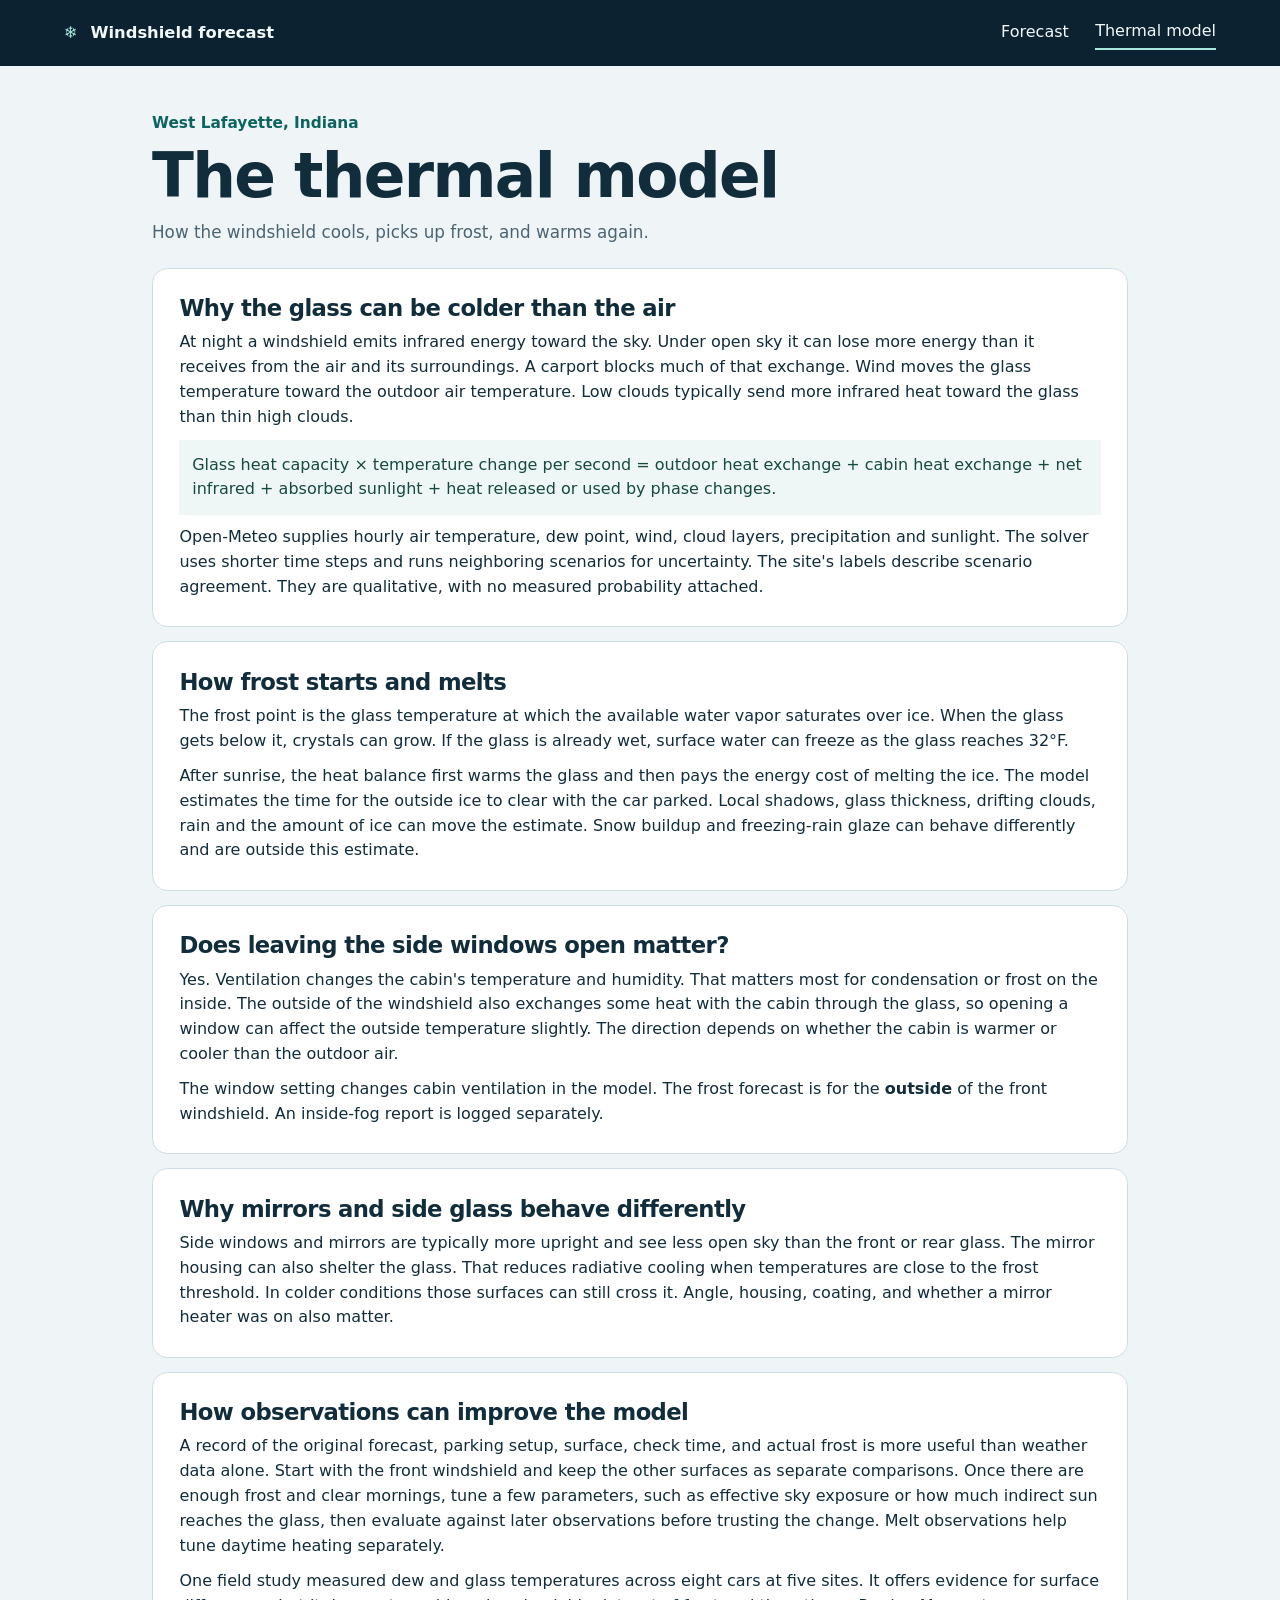
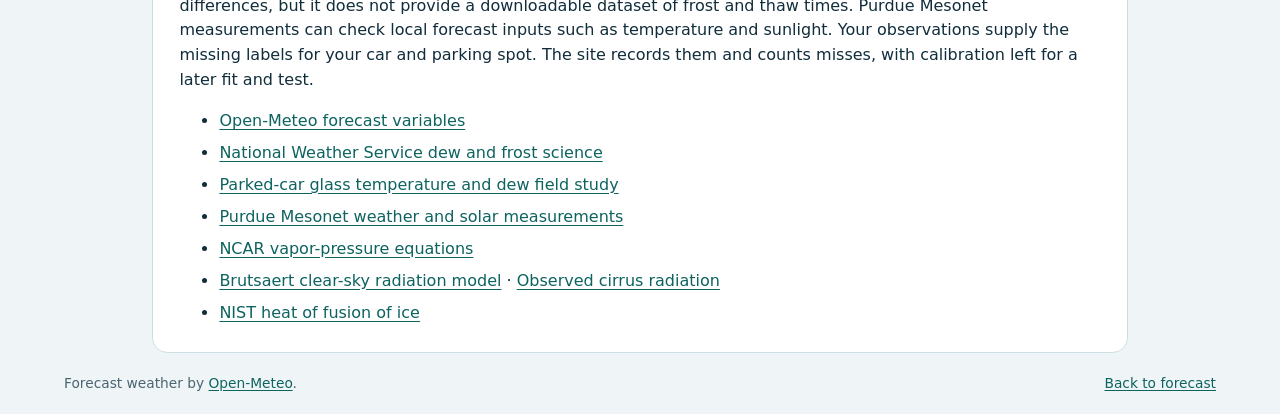
==== model.html @ 88d992c0 "Build West Lafayette windshield frost forecast" ====
<!doctype html>
<html lang="en">
<head>
  <meta charset="utf-8">
  <meta name="viewport" content="width=device-width, initial-scale=1">
  <meta name="theme-color" content="#0c2230">
  <title>Thermal model · West Lafayette windshield forecast</title>
  <link rel="stylesheet" href="./styles.css">
</head>
<body>
  <header class="site-header"><div class="shell header-inner">
    <a class="brand" href="./" aria-label="West Lafayette windshield forecast home"><span aria-hidden="true">❄</span> Windshield forecast</a>
    <nav aria-label="Main navigation"><a href="./">Forecast</a><a aria-current="page" href="./model.html">Thermal model</a></nav>
  </div></header>
  <main class="shell article">
    <div class="intro"><div><p class="location">West Lafayette, Indiana</p><h1>The thermal model</h1><p>How the windshield cools, picks up frost, and warms again.</p></div></div>

    <section class="panel"><h2>Why the glass can be colder than the air</h2>
      <p>At night a windshield emits infrared energy toward the sky. Under open sky it can lose more energy than it receives from the air and its surroundings. A carport blocks much of that exchange. Wind moves the glass temperature toward the outdoor air temperature. Low clouds typically send more infrared heat toward the glass than thin high clouds.</p>
      <p class="equation">Glass heat capacity × temperature change per second = outdoor heat exchange + cabin heat exchange + net infrared + absorbed sunlight + heat released or used by phase changes.</p>
      <p>Open-Meteo supplies hourly air temperature, dew point, wind, cloud layers, precipitation and sunlight. The solver uses shorter time steps and runs neighboring scenarios for uncertainty. The site's labels describe scenario agreement. They are qualitative, with no measured probability attached.</p>
    </section>

    <section class="panel"><h2>How frost starts and melts</h2>
      <p>The frost point is the glass temperature at which the available water vapor saturates over ice. When the glass gets below it, crystals can grow. If the glass is already wet, surface water can freeze as the glass reaches 32°F.</p>
      <p>After sunrise, the heat balance first warms the glass and then pays the energy cost of melting the ice. The model estimates the time for the outside ice to clear with the car parked. Local shadows, glass thickness, drifting clouds, rain and the amount of ice can move the estimate. Snow buildup and freezing-rain glaze can behave differently and are outside this estimate.</p>
    </section>

    <section id="cabin" class="panel"><h2>Does leaving the side windows open matter?</h2>
      <p>Yes. Ventilation changes the cabin's temperature and humidity. That matters most for condensation or frost on the inside. The outside of the windshield also exchanges some heat with the cabin through the glass, so opening a window can affect the outside temperature slightly. The direction depends on whether the cabin is warmer or cooler than the outdoor air.</p>
      <p>The window setting changes cabin ventilation in the model. The frost forecast is for the <strong>outside</strong> of the front windshield. An inside-fog report is logged separately.</p>
    </section>

    <section class="panel"><h2>Why mirrors and side glass behave differently</h2>
      <p>Side windows and mirrors are typically more upright and see less open sky than the front or rear glass. The mirror housing can also shelter the glass. That reduces radiative cooling when temperatures are close to the frost threshold. In colder conditions those surfaces can still cross it. Angle, housing, coating, and whether a mirror heater was on also matter.</p>
    </section>

    <section class="panel"><h2>How observations can improve the model</h2>
      <p>A record of the original forecast, parking setup, surface, check time, and actual frost is more useful than weather data alone. Start with the front windshield and keep the other surfaces as separate comparisons. Once there are enough frost and clear mornings, tune a few parameters, such as effective sky exposure or how much indirect sun reaches the glass, then evaluate against later observations before trusting the change. Melt observations help tune daytime heating separately.</p>
      <p>One field study measured dew and glass temperatures across eight cars at five sites. It offers evidence for surface differences, but it does not provide a downloadable dataset of frost and thaw times. Purdue Mesonet measurements can check local forecast inputs such as temperature and sunlight. Your observations supply the missing labels for your car and parking spot. The site records them and counts misses, with calibration left for a later fit and test.</p>
      <ul class="source-list">
        <li><a href="https://open-meteo.com/en/docs">Open-Meteo forecast variables</a></li>
        <li><a href="https://www.weather.gov/source/zhu/ZHU_Training_Page/fog_stuff/Dew_Frost/Dew_Frost.htm">National Weather Service dew and frost science</a></li>
        <li><a href="https://www.mdpi.com/2073-4433/13/1/65">Parked-car glass temperature and dew field study</a></li>
        <li><a href="https://ag.purdue.edu/indiana-state-climate/purdue-mesonet/data-hub-instructions/">Purdue Mesonet weather and solar measurements</a></li>
        <li><a href="https://www.eol.ucar.edu/data-software/conventions-and-standards/water-vapor-pressure-formulations">NCAR vapor-pressure equations</a></li>
        <li><a href="https://agupubs.onlinelibrary.wiley.com/doi/abs/10.1029/WR011i005p00742">Brutsaert clear-sky radiation model</a> · <a href="https://agupubs.onlinelibrary.wiley.com/doi/10.1029/2008JD009838">Observed cirrus radiation</a></li>
        <li><a href="https://nvlpubs.nist.gov/nistpubs/jres/23/jresv23n6p643_A1b.pdf">NIST heat of fusion of ice</a></li>
      </ul>
    </section>
  </main>
  <footer class="shell footer"><p>Forecast weather by <a href="https://open-meteo.com/">Open-Meteo</a>.</p><a href="./">Back to forecast</a></footer>
</body>
</html>
---- styles.css ----
:root {
  color-scheme: light;
  --ink: #112d3b;
  --muted: #4b6471;
  --canvas: #eff5f7;
  --surface: #fff;
  --edge: #ccdde3;
  --teal: #0c635f;
  --navy: #0c2230;
  --focus: #007c79;
  font-family: "Avenir Next", Avenir, system-ui, sans-serif;
  font-size: 16px;
}
*, *::before, *::after { box-sizing: border-box; }
body { margin: 0; background: var(--canvas); color: var(--ink); line-height: 1.55; }
a { color: var(--teal); text-underline-offset: .18em; }
a:hover { text-decoration-thickness: .14em; }
:focus-visible { outline: 3px solid var(--focus); outline-offset: 3px; }
h1, h2, h3, p, dl, dd { margin: 0; }
h1, h2, h3 { line-height: 1.16; letter-spacing: -.027em; }
h1 { font-size: clamp(2.4rem, 4.8vw, 4.25rem); font-weight: 710; }
h2 { font-size: 1.42rem; }
h3 { font-size: 1.08rem; }
button, input, select { font: inherit; }
button { min-height: 2.6rem; border-radius: .55rem; padding: .47rem .9rem; cursor: pointer; font-weight: 640; }
button:disabled { cursor: default; opacity: .58; }
.shell { width: min(72rem, calc(100% - 2rem)); margin: 0 auto; }
.site-header { background: var(--navy); color: #f2f9fa; }
.header-inner { min-height: 4.1rem; display: flex; gap: 1rem; align-items: center; justify-content: space-between; }
.brand { font-size: 1.02rem; font-weight: 700; text-decoration: none; white-space: nowrap; }
.brand span { margin-right: .45rem; color: #a9e6dc; }
.site-header a { color: inherit; }
nav { display: flex; align-items: center; gap: clamp(.7rem, 2.6vw, 1.65rem); }
nav a { padding: .25rem 0; color: #d8e6ed; text-decoration: none; white-space: nowrap; }
nav a[aria-current] { border-bottom: 2px solid #a9e6dc; }
.intro { display: flex; align-items: flex-end; justify-content: space-between; gap: .8rem 1.5rem; margin-top: 2.9rem; }
.intro h1 { margin: .26rem 0 .5rem; }
.intro p { color: var(--muted); font-size: 1.05rem; }
.intro .location { color: var(--teal); font-size: .96rem; font-weight: 680; }
.status { min-height: 1.5rem; color: var(--muted); font-size: .9rem; margin: .7rem 0; }
.status:empty { display: none; }
.forecast-layout { display: grid; grid-template-columns: minmax(0, 2.2fr) minmax(16rem, 1fr); gap: 1rem; margin: 0 0 1rem; align-items: start; }
.panel { background: var(--surface); border: 1px solid var(--edge); border-radius: .95rem; padding: clamp(1rem, 2.4vw, 1.65rem); min-width: 0; }
.days { display: flex; gap: .45rem; flex-wrap: wrap; padding-bottom: 1.05rem; }
.day-option { background: #eef6f6; color: var(--ink); border: 1px solid var(--edge); text-align: left; font-size: .9rem; display: grid; gap: .03rem; }
.day-option small { font-size: .78rem; font-weight: 500; }
.day-option:is(.active,[aria-pressed="true"]) { background: var(--navy); color: #fff; border-color: var(--navy); }
.result-header { display: flex; align-items: start; justify-content: space-between; gap: .65rem 1rem; }
.result-header p:not(.risk) { margin-top: .35rem; color: var(--muted); }
.risk { font-weight: 690; background: #edf5f5; color: #175950; padding: .3rem .55rem; border-radius: .45rem; text-align: center; font-size: .88rem; white-space: nowrap; }
.risk[data-risk="likely"], .risk.likely { background: #fff0e2; color: #75400e; }
.risk[data-risk="possible"], .risk.possible { background: #fff6dc; color: #624715; }
.metrics { display: grid; gap: .7rem 1rem; grid-template-columns: .9fr .9fr 1.45fr; margin: 1.3rem 0 .6rem; padding: 1rem 0; border-block: 1px solid var(--edge); }
.metrics dt { font-size: .88rem; color: var(--muted); }
.metrics dd { font-size: clamp(1.22rem,2vw,1.75rem); font-weight: 650; line-height: 1.2; margin-top: .2rem; }
.muted { color: var(--muted); font-size: .9rem; }
.chart { margin-top: 1.18rem; }
.legend { display: flex; flex-wrap: wrap; gap: .3rem 1rem; color: var(--muted); font-size: .82rem; margin: .4rem 0; }
.legend span::before { content: ""; display: inline-block; width: 1.25rem; border-top: 3px solid #08776c; margin-right: .3rem; vertical-align: middle; }
.legend .air-key::before { border-color: #55717e; border-top-style: dashed; }
.legend .frost-key::before { border-color: #a15f15; border-top-style: dotted; }
#trace { width: 100%; height: 255px; display: block; }
.settings form, .form-grid { display: grid; gap: .7rem; margin: 1rem 0; }
.settings a { display: inline-block; margin-top: .5rem; font-size: .96rem; }
.form-grid { grid-template-columns: repeat(3, minmax(0, 1fr)); }
label { display: grid; gap: .22rem; font-size: .93rem; font-weight: 650; min-width: 0; }
label small { color: var(--muted); font-size: .78rem; font-weight: 500; }
input:not([type="checkbox"]), select {
  width: 100%; min-width: 0; min-height: 2.6rem; border: 1px solid #aabfc8;
  border-radius: .45rem; background-color: #f8fbfc; color: var(--ink); padding: .45rem .6rem;
}
select { appearance: none; padding-right: 1.7rem; background-image: url("data:image/svg+xml,%3Csvg width='16' height='16' viewBox='0 0 16 16' xmlns='http://www.w3.org/2000/svg'%3E%3Cpath fill='none' stroke='%23435d6a' stroke-width='1.5' d='m4 6 4 4 4-4'/%3E%3C/svg%3E"); background-position: right .45rem center; background-repeat: no-repeat; }
.check { display: flex; align-items: center; gap: .55rem; min-height: 2rem; }
input[type="checkbox"] { accent-color: #0c635f; width: 1.05rem; height: 1.05rem; margin: 0; }
.primary { border: 1px solid #0a5954; color: white; background: var(--teal); }
.primary:hover { background: #0b504e; }
.secondary { border: 1px solid #aac3cb; color: var(--ink); background: #f9fcfd; white-space: nowrap; }
.secondary:hover { background: #e7f2f3; }
#observation-prediction:not(:empty) { margin: 0 0 .65rem; }
.history { display: grid; margin-top: .8rem; }
.history-item { padding: .65rem 0; border-top: 1px solid var(--edge); }
.history-item strong { display: block; }
#score-summary:not(:empty) { margin-top: .65rem; }
.footer { display: flex; justify-content: space-between; gap: .5rem 1rem; flex-wrap: wrap; margin-block: 1.25rem; color: var(--muted); font-size: .86rem; }
.article { max-width: 61rem; }
.article .intro { margin-bottom: 1.4rem; }
.article section { margin: 0 0 .9rem; }
.article h2 { margin-bottom: .55rem; }
.article p + p { margin-top: .65rem; }
.equation { color: #164941; background: #eef7f5; padding: .8rem; margin: .65rem 0; overflow-wrap: anywhere; }
.article li + li { margin-top: .45rem; }
.source-list { margin-bottom: 0; }
@media (max-width: 760px) {
  .forecast-layout { grid-template-columns: 1fr; }
  .form-grid { grid-template-columns: repeat(2, minmax(0, 1fr)); }
  .intro { align-items: flex-start; flex-direction: column; margin-top: 1.6rem; }
}
@media (max-width: 450px) {
  .shell { width: calc(100% - 1.1rem); }
  .header-inner { gap: .45rem; flex-wrap: wrap; padding: .35rem 0; }
  nav { gap: .55rem; font-size: .84rem; }
  .brand { font-size: .92rem; }
  .metrics { grid-template-columns: repeat(2, minmax(0,1fr)); }
  #export { white-space: normal; }
  #trace { height: 207px; }
}
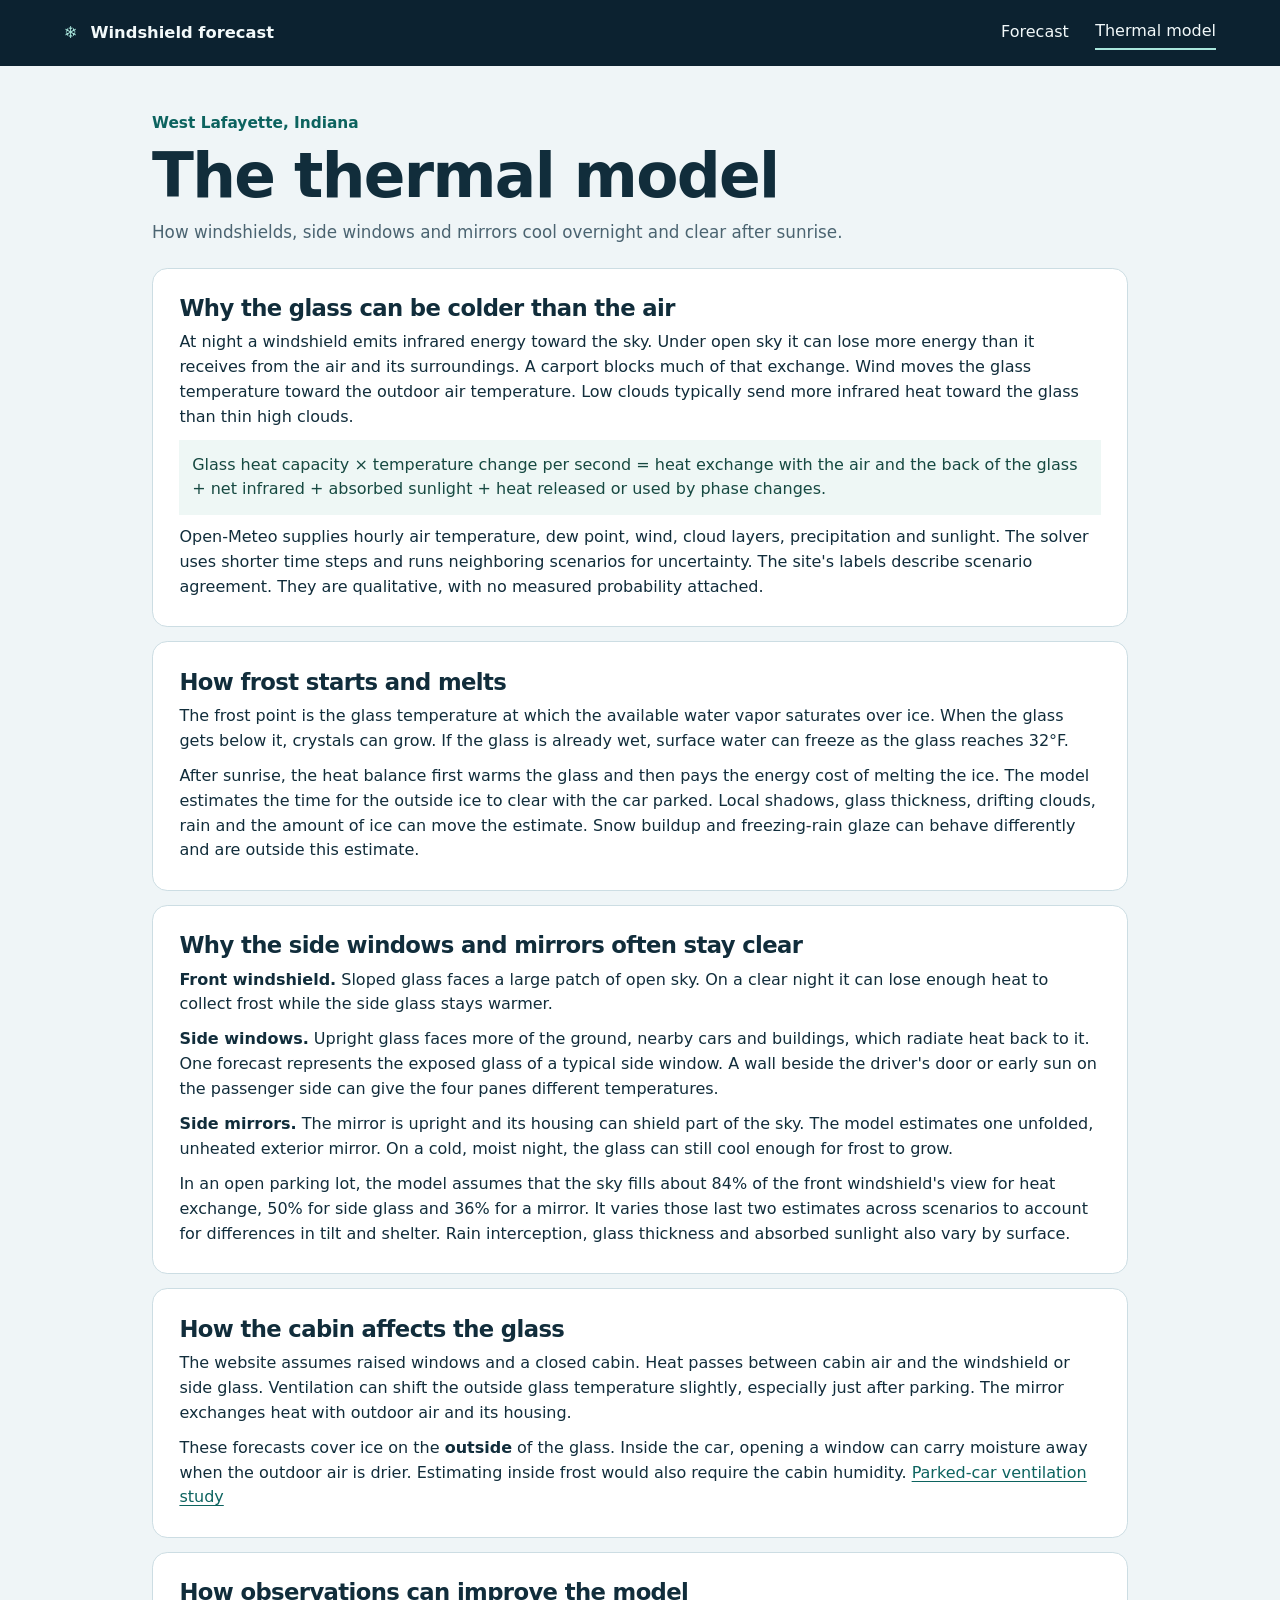
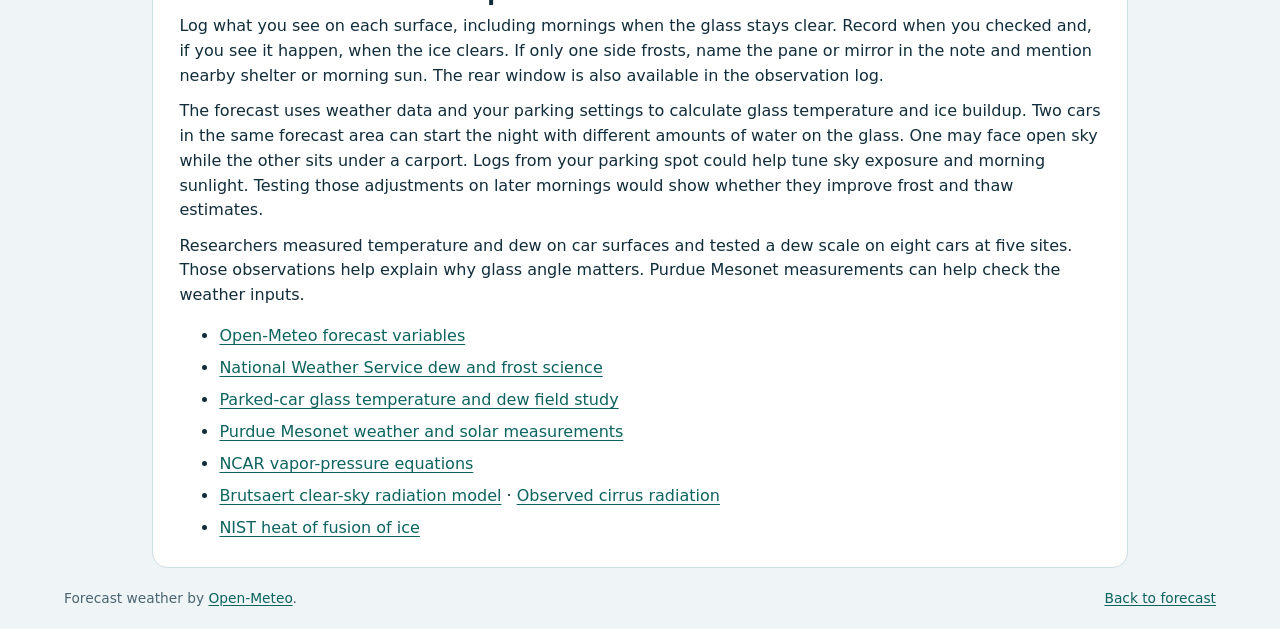
==== commit 83318fab: "Forecast side-window and mirror frost with separate thermal profiles" ====
--- a/model.html
+++ b/model.html
@@ -13,11 +13,11 @@
     <nav aria-label="Main navigation"><a href="./">Forecast</a><a aria-current="page" href="./model.html">Thermal model</a></nav>
   </div></header>
   <main class="shell article">
-    <div class="intro"><div><p class="location">West Lafayette, Indiana</p><h1>The thermal model</h1><p>How the windshield cools, picks up frost, and warms again.</p></div></div>
+    <div class="intro"><div><p class="location">West Lafayette, Indiana</p><h1>The thermal model</h1><p>How windshields, side windows and mirrors cool overnight and clear after sunrise.</p></div></div>
 
     <section class="panel"><h2>Why the glass can be colder than the air</h2>
       <p>At night a windshield emits infrared energy toward the sky. Under open sky it can lose more energy than it receives from the air and its surroundings. A carport blocks much of that exchange. Wind moves the glass temperature toward the outdoor air temperature. Low clouds typically send more infrared heat toward the glass than thin high clouds.</p>
-      <p class="equation">Glass heat capacity × temperature change per second = outdoor heat exchange + cabin heat exchange + net infrared + absorbed sunlight + heat released or used by phase changes.</p>
+      <p class="equation">Glass heat capacity × temperature change per second = heat exchange with the air and the back of the glass + net infrared + absorbed sunlight + heat released or used by phase changes.</p>
       <p>Open-Meteo supplies hourly air temperature, dew point, wind, cloud layers, precipitation and sunlight. The solver uses shorter time steps and runs neighboring scenarios for uncertainty. The site's labels describe scenario agreement. They are qualitative, with no measured probability attached.</p>
     </section>
 
@@ -26,18 +26,22 @@
       <p>After sunrise, the heat balance first warms the glass and then pays the energy cost of melting the ice. The model estimates the time for the outside ice to clear with the car parked. Local shadows, glass thickness, drifting clouds, rain and the amount of ice can move the estimate. Snow buildup and freezing-rain glaze can behave differently and are outside this estimate.</p>
     </section>
 
-    <section id="cabin" class="panel"><h2>Does leaving the side windows open matter?</h2>
-      <p>Yes. Ventilation changes the cabin's temperature and humidity. That matters most for condensation or frost on the inside. The outside of the windshield also exchanges some heat with the cabin through the glass, so opening a window can affect the outside temperature slightly. The direction depends on whether the cabin is warmer or cooler than the outdoor air.</p>
-      <p>The window setting changes cabin ventilation in the model. The frost forecast is for the <strong>outside</strong> of the front windshield. An inside-fog report is logged separately.</p>
+    <section id="surfaces" class="panel"><h2>Why the side windows and mirrors often stay clear</h2>
+      <p><strong>Front windshield.</strong> Sloped glass faces a large patch of open sky. On a clear night it can lose enough heat to collect frost while the side glass stays warmer.</p>
+      <p><strong>Side windows.</strong> Upright glass faces more of the ground, nearby cars and buildings, which radiate heat back to it. One forecast represents the exposed glass of a typical side window. A wall beside the driver's door or early sun on the passenger side can give the four panes different temperatures.</p>
+      <p><strong>Side mirrors.</strong> The mirror is upright and its housing can shield part of the sky. The model estimates one unfolded, unheated exterior mirror. On a cold, moist night, the glass can still cool enough for frost to grow.</p>
+      <p>In an open parking lot, the model assumes that the sky fills about 84% of the front windshield's view for heat exchange, 50% for side glass and 36% for a mirror. It varies those last two estimates across scenarios to account for differences in tilt and shelter. Rain interception, glass thickness and absorbed sunlight also vary by surface.</p>
     </section>
 
-    <section class="panel"><h2>Why mirrors and side glass behave differently</h2>
-      <p>Side windows and mirrors are typically more upright and see less open sky than the front or rear glass. The mirror housing can also shelter the glass. That reduces radiative cooling when temperatures are close to the frost threshold. In colder conditions those surfaces can still cross it. Angle, housing, coating, and whether a mirror heater was on also matter.</p>
+    <section id="cabin" class="panel"><h2>How the cabin affects the glass</h2>
+      <p>The website assumes raised windows and a closed cabin. Heat passes between cabin air and the windshield or side glass. Ventilation can shift the outside glass temperature slightly, especially just after parking. The mirror exchanges heat with outdoor air and its housing.</p>
+      <p>These forecasts cover ice on the <strong>outside</strong> of the glass. Inside the car, opening a window can carry moisture away when the outdoor air is drier. Estimating inside frost would also require the cabin humidity. <a href="https://hit.ijournals.cn/hitxb_en/article/abstract/20190126">Parked-car ventilation study</a></p>
     </section>
 
     <section class="panel"><h2>How observations can improve the model</h2>
-      <p>A record of the original forecast, parking setup, surface, check time, and actual frost is more useful than weather data alone. Start with the front windshield and keep the other surfaces as separate comparisons. Once there are enough frost and clear mornings, tune a few parameters, such as effective sky exposure or how much indirect sun reaches the glass, then evaluate against later observations before trusting the change. Melt observations help tune daytime heating separately.</p>
-      <p>One field study measured dew and glass temperatures across eight cars at five sites. It offers evidence for surface differences, but it does not provide a downloadable dataset of frost and thaw times. Purdue Mesonet measurements can check local forecast inputs such as temperature and sunlight. Your observations supply the missing labels for your car and parking spot. The site records them and counts misses, with calibration left for a later fit and test.</p>
+      <p>Log what you see on each surface, including mornings when the glass stays clear. Record when you checked and, if you see it happen, when the ice clears. If only one side frosts, name the pane or mirror in the note and mention nearby shelter or morning sun. The rear window is also available in the observation log.</p>
+      <p>The forecast uses weather data and your parking settings to calculate glass temperature and ice buildup. Two cars in the same forecast area can start the night with different amounts of water on the glass. One may face open sky while the other sits under a carport. Logs from your parking spot could help tune sky exposure and morning sunlight. Testing those adjustments on later mornings would show whether they improve frost and thaw estimates.</p>
+      <p>Researchers measured temperature and dew on car surfaces and tested a dew scale on eight cars at five sites. Those observations help explain why glass angle matters. Purdue Mesonet measurements can help check the weather inputs.</p>
       <ul class="source-list">
         <li><a href="https://open-meteo.com/en/docs">Open-Meteo forecast variables</a></li>
         <li><a href="https://www.weather.gov/source/zhu/ZHU_Training_Page/fog_stuff/Dew_Frost/Dew_Frost.htm">National Weather Service dew and frost science</a></li>
--- a/styles.css
+++ b/styles.css
@@ -42,14 +42,22 @@
 .forecast-layout { display: grid; grid-template-columns: minmax(0, 2.2fr) minmax(16rem, 1fr); gap: 1rem; margin: 0 0 1rem; align-items: start; }
 .panel { background: var(--surface); border: 1px solid var(--edge); border-radius: .95rem; padding: clamp(1rem, 2.4vw, 1.65rem); min-width: 0; }
 .days { display: flex; gap: .45rem; flex-wrap: wrap; padding-bottom: 1.05rem; }
+.outlook-caption { font-size: .88rem; color: var(--muted); margin-bottom: .35rem; }
 .day-option { background: #eef6f6; color: var(--ink); border: 1px solid var(--edge); text-align: left; font-size: .9rem; display: grid; gap: .03rem; }
 .day-option small { font-size: .78rem; font-weight: 500; }
 .day-option:is(.active,[aria-pressed="true"]) { background: var(--navy); color: #fff; border-color: var(--navy); }
 .result-header { display: flex; align-items: start; justify-content: space-between; gap: .65rem 1rem; }
 .result-header p:not(.risk) { margin-top: .35rem; color: var(--muted); }
-.risk { font-weight: 690; background: #edf5f5; color: #175950; padding: .3rem .55rem; border-radius: .45rem; text-align: center; font-size: .88rem; white-space: nowrap; }
-.risk[data-risk="likely"], .risk.likely { background: #fff0e2; color: #75400e; }
-.risk[data-risk="possible"], .risk.possible { background: #fff6dc; color: #624715; }
+.surface-picker { border: 0; margin: .8rem 0 1.15rem; padding: 0; min-width: 0; }
+.surface-picker legend { color: var(--muted); font-size: .88rem; padding: 0; margin-bottom: .35rem; }
+.surface-options { display: grid; grid-template-columns: repeat(3,minmax(0,1fr)); gap: .45rem; }
+.surface-options button { display: grid; align-content: start; gap: .25rem; border: 1px solid var(--edge); background: var(--surface); color: var(--ink); text-align: left; padding: .55rem .65rem; line-height: 1.3; }
+.surface-options button:hover { background: #f1f8f8; }
+.surface-options button[aria-pressed="true"] { background: #e7f5f2; box-shadow: inset 0 0 0 1px var(--teal); border-color: var(--teal); }
+.surface-options small { color: var(--muted); font-size: .86rem; font-weight: 540; }
+.surface-options [data-risk="likely"] { color: #813d0c; }
+.surface-options [data-risk="possible"] { color: #705110; }
+.surface-detail p { margin-top: .28rem; }
 .metrics { display: grid; gap: .7rem 1rem; grid-template-columns: .9fr .9fr 1.45fr; margin: 1.3rem 0 .6rem; padding: 1rem 0; border-block: 1px solid var(--edge); }
 .metrics dt { font-size: .88rem; color: var(--muted); }
 .metrics dd { font-size: clamp(1.22rem,2vw,1.75rem); font-weight: 650; line-height: 1.2; margin-top: .2rem; }
@@ -101,6 +109,8 @@
   nav { gap: .55rem; font-size: .84rem; }
   .brand { font-size: .92rem; }
   .metrics { grid-template-columns: repeat(2, minmax(0,1fr)); }
+  .surface-options { gap: .28rem; }
+  .surface-options button { font-size: .88rem; padding: .5rem .35rem; }
   #export { white-space: normal; }
   #trace { height: 207px; }
 }
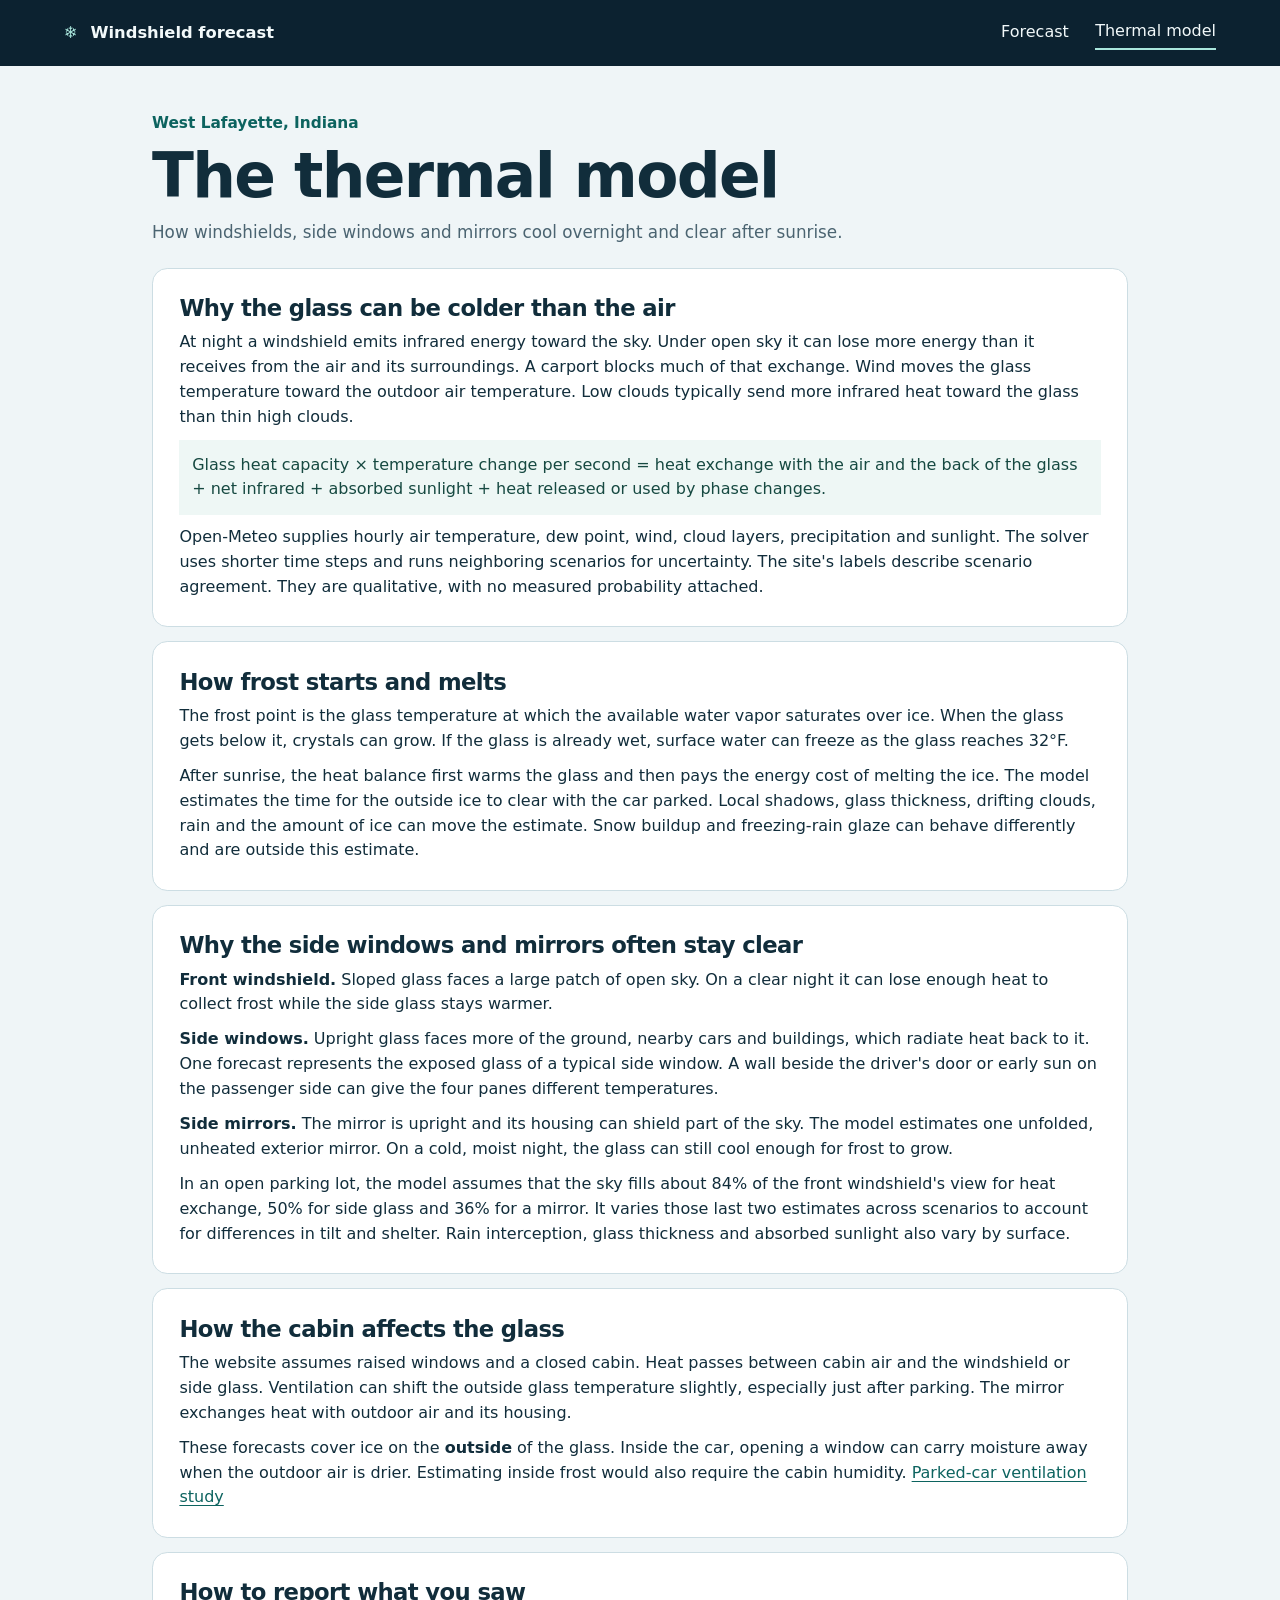
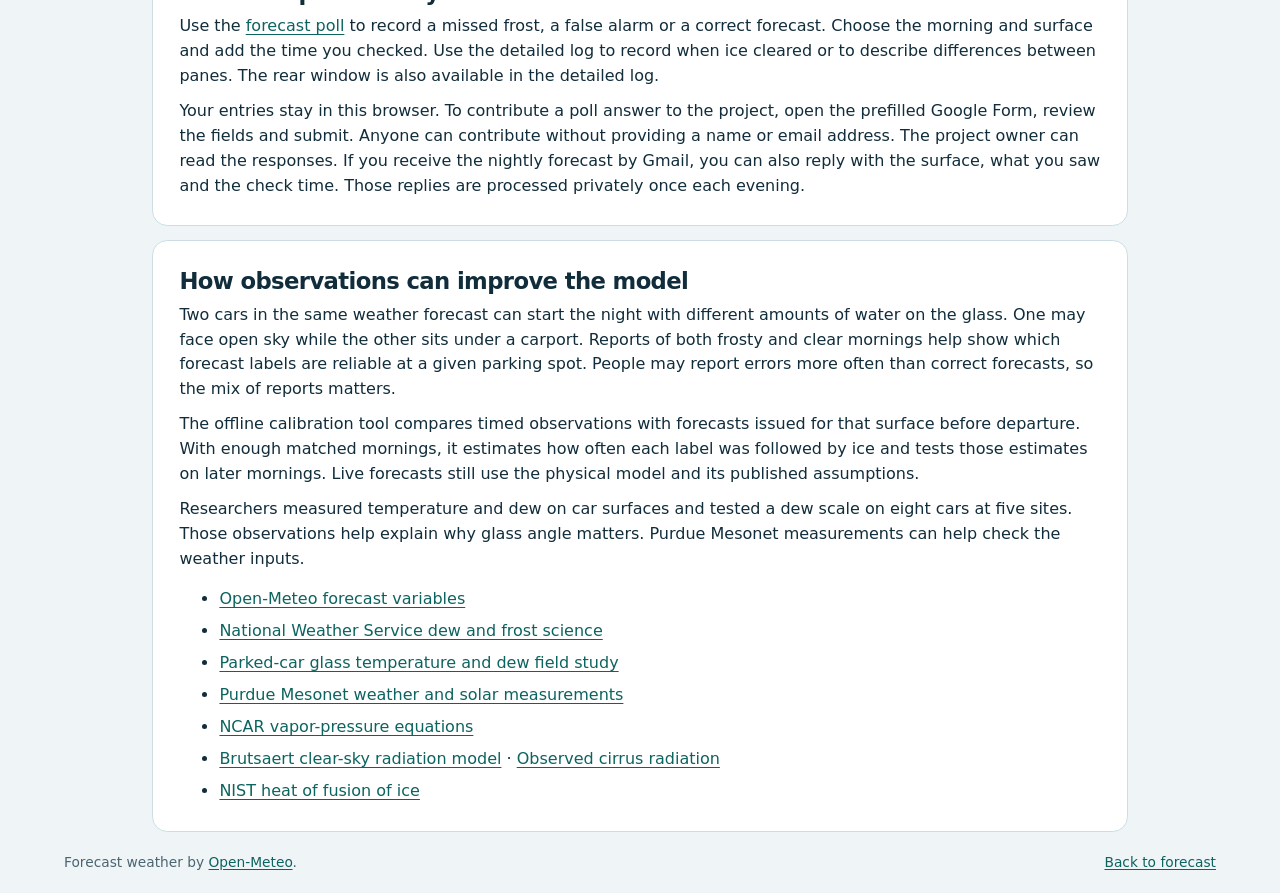
==== commit 6a16f45a: "Collect dated frost feedback and evaluate original forecasts" ====
--- a/model.html
+++ b/model.html
@@ -5,7 +5,7 @@
   <meta name="viewport" content="width=device-width, initial-scale=1">
   <meta name="theme-color" content="#0c2230">
   <title>Thermal model · West Lafayette windshield forecast</title>
-  <link rel="stylesheet" href="./styles.css">
+  <link rel="stylesheet" href="./styles.css?v=20261124-1">
 </head>
 <body>
   <header class="site-header"><div class="shell header-inner">
@@ -38,9 +38,14 @@
       <p>These forecasts cover ice on the <strong>outside</strong> of the glass. Inside the car, opening a window can carry moisture away when the outdoor air is drier. Estimating inside frost would also require the cabin humidity. <a href="https://hit.ijournals.cn/hitxb_en/article/abstract/20190126">Parked-car ventilation study</a></p>
     </section>
 
+    <section class="panel"><h2>How to report what you saw</h2>
+      <p>Use the <a href="./#feedback">forecast poll</a> to record a missed frost, a false alarm or a correct forecast. Choose the morning and surface and add the time you checked. Use the detailed log to record when ice cleared or to describe differences between panes. The rear window is also available in the detailed log.</p>
+      <p>Your entries stay in this browser. To contribute a poll answer to the project, open the prefilled Google Form, review the fields and submit. Anyone can contribute without providing a name or email address. The project owner can read the responses. If you receive the nightly forecast by Gmail, you can also reply with the surface, what you saw and the check time. Those replies are processed privately once each evening.</p>
+    </section>
+
     <section class="panel"><h2>How observations can improve the model</h2>
-      <p>Log what you see on each surface, including mornings when the glass stays clear. Record when you checked and, if you see it happen, when the ice clears. If only one side frosts, name the pane or mirror in the note and mention nearby shelter or morning sun. The rear window is also available in the observation log.</p>
-      <p>The forecast uses weather data and your parking settings to calculate glass temperature and ice buildup. Two cars in the same forecast area can start the night with different amounts of water on the glass. One may face open sky while the other sits under a carport. Logs from your parking spot could help tune sky exposure and morning sunlight. Testing those adjustments on later mornings would show whether they improve frost and thaw estimates.</p>
+      <p>Two cars in the same weather forecast can start the night with different amounts of water on the glass. One may face open sky while the other sits under a carport. Reports of both frosty and clear mornings help show which forecast labels are reliable at a given parking spot. People may report errors more often than correct forecasts, so the mix of reports matters.</p>
+      <p>The offline calibration tool compares timed observations with forecasts issued for that surface before departure. With enough matched mornings, it estimates how often each label was followed by ice and tests those estimates on later mornings. Live forecasts still use the physical model and its published assumptions.</p>
       <p>Researchers measured temperature and dew on car surfaces and tested a dew scale on eight cars at five sites. Those observations help explain why glass angle matters. Purdue Mesonet measurements can help check the weather inputs.</p>
       <ul class="source-list">
         <li><a href="https://open-meteo.com/en/docs">Open-Meteo forecast variables</a></li>
--- a/styles.css
+++ b/styles.css
@@ -85,6 +85,23 @@
 .secondary { border: 1px solid #aac3cb; color: var(--ink); background: #f9fcfd; white-space: nowrap; }
 .secondary:hover { background: #e7f2f3; }
 #observation-prediction:not(:empty) { margin: 0 0 .65rem; }
+.feedback { margin-bottom: 1rem; scroll-margin-top: 1rem; }
+.feedback h2 + p { margin: .35rem 0 .7rem; color: var(--muted); }
+.feedback-fields, .feedback-choices > div { display: grid; grid-template-columns: repeat(2,minmax(0,1fr)); gap: .65rem; max-width: 38rem; }
+.feedback-fields { grid-template-columns: repeat(auto-fit,minmax(min(100%,9rem),1fr)); }
+.feedback #feedback-prediction { margin: .4rem 0 .65rem; }
+.feedback-choices { border: 0; padding: 0; margin: 0; min-width: 0; }
+.feedback-choices legend { font-weight: 640; font-size: .93rem; padding: 0; margin-bottom: .28rem; }
+.feedback-choices button { text-align: left; color: var(--teal); border: 1px solid #a7c3c6; background: #f1f8f7; }
+.feedback-choices button:hover { background: #e4f3ee; border-color: var(--teal); }
+.feedback-choices span { display: block; color: var(--muted); font-size: .88rem; font-weight: 450; }
+.feedback details { margin-top: .85rem; }
+.feedback summary { cursor: pointer; color: var(--teal); font-weight: 625; }
+.feedback ul { padding-left: 1.25rem; margin: .5rem 0; }
+.feedback li + li { margin-top: .35rem; }
+#feedback-share { margin-top: .95rem; }
+#feedback-share-link { font-weight: 650; }
+.feedback li a { margin-left: .35rem; }
 .history { display: grid; margin-top: .8rem; }
 .history-item { padding: .65rem 0; border-top: 1px solid var(--edge); }
 .history-item strong { display: block; }
